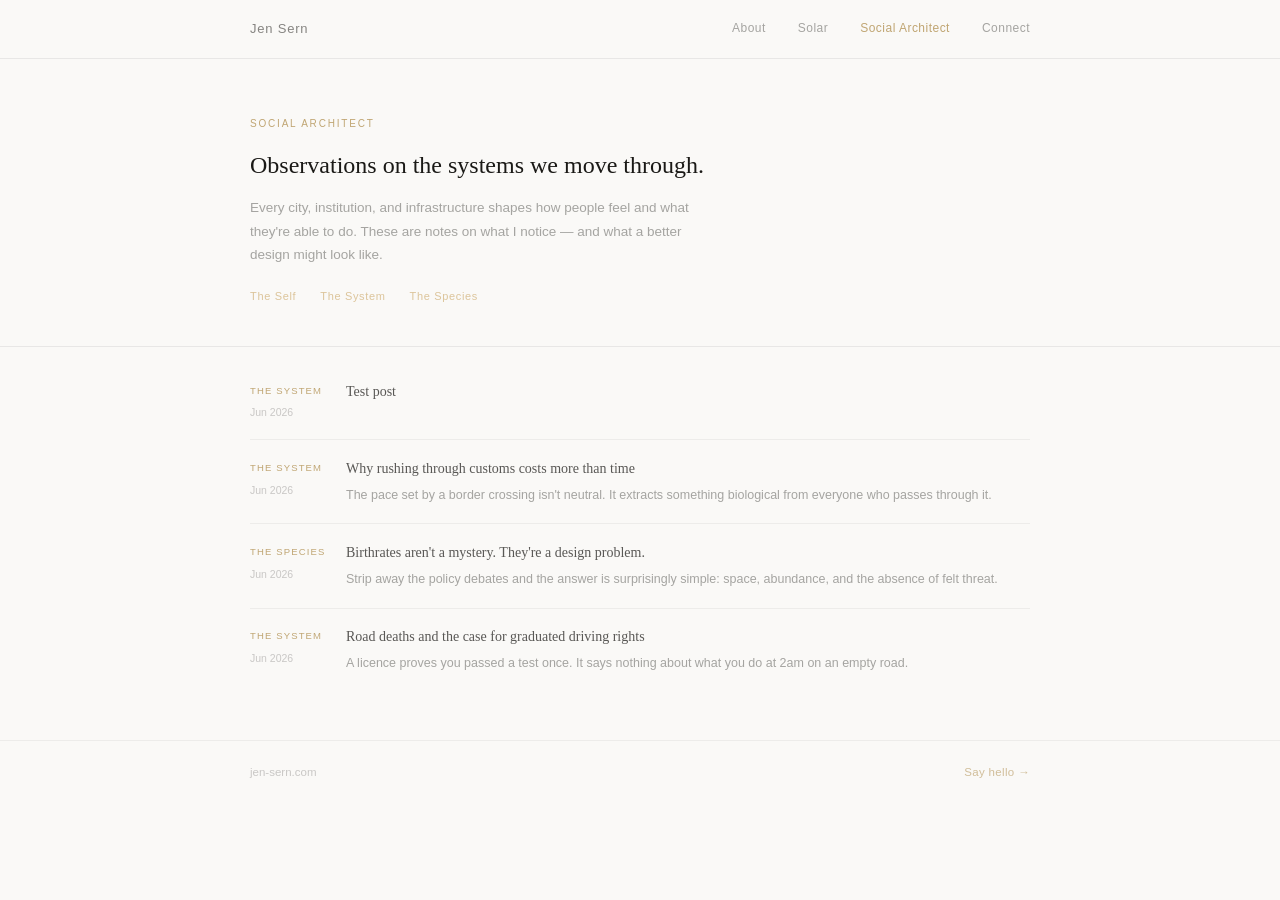
==== social-architect/index.html @ d1c93b13 "Add test-post to Social Architect listing" ====
<!DOCTYPE html>
<html lang="en">
<head>
  <meta charset="UTF-8">
  <meta name="viewport" content="width=device-width, initial-scale=1.0">
  <title>Social Architect — Jen Sern</title>
  <meta name="description" content="Observations on the systems we move through every day — and what they quietly do to us. Notes on cities, infrastructure, and human flourishing.">
  <link rel="canonical" href="https://jen-sern.com/social-architect/">
  <link rel="stylesheet" href="../css/style.css">
</head>
<body>

  <nav>
    <div class="container">
      <a href="../index.html" class="nav-name">Jen Sern</a>
      <div class="nav-links">
        <a href="../about.html">About</a>
        <a href="../solar/">Solar</a>
        <a href="../social-architect/" class="active">Social Architect</a>
        <a href="../about.html#connect">Connect</a>
      </div>
    </div>
  </nav>

  <main>

    <div class="listing-header">
      <div class="container">
        <div class="section-label" style="margin-bottom: 0.75rem;">Social Architect</div>
        <h1>Observations on the systems we move through.</h1>
        <p>Every city, institution, and infrastructure shapes how people feel and what they're able to do. These are notes on what I notice — and what a better design might look like.</p>
        <div style="margin-top: 1.25rem; display: flex; gap: 1.5rem; font-size: 11px; color: rgba(184,134,42,0.45); letter-spacing: 0.06em;">
          <span>The Self</span>
          <span>The System</span>
          <span>The Species</span>
        </div>
      </div>
    </div>

    <div class="listing-posts">
      <div class="container">
        <div class="post-list">

          
          <a href="test-post.html" class="post-item">
            <div class="post-meta">
              <span class="post-tag">The System</span>
              <span class="post-date">Jun 2026</span>
            </div>
            <div>
              <div class="post-title">Test post</div>
              <div class="post-excerpt"></div>
            </div>
          </a>

          <a href="why-rushing-through-customs-costs-more-than-time.html" class="post-item">
            <div class="post-meta">
              <span class="post-tag">The System</span>
              <span class="post-date">Jun 2026</span>
            </div>
            <div>
              <div class="post-title">Why rushing through customs costs more than time</div>
              <div class="post-excerpt">The pace set by a border crossing isn't neutral. It extracts something biological from everyone who passes through it.</div>
            </div>
          </a>

          <a href="birthrates-are-not-a-mystery.html" class="post-item">
            <div class="post-meta">
              <span class="post-tag">The Species</span>
              <span class="post-date">Jun 2026</span>
            </div>
            <div>
              <div class="post-title">Birthrates aren't a mystery. They're a design problem.</div>
              <div class="post-excerpt">Strip away the policy debates and the answer is surprisingly simple: space, abundance, and the absence of felt threat.</div>
            </div>
          </a>

          <a href="road-deaths-and-graduated-driving-rights.html" class="post-item">
            <div class="post-meta">
              <span class="post-tag">The System</span>
              <span class="post-date">Jun 2026</span>
            </div>
            <div>
              <div class="post-title">Road deaths and the case for graduated driving rights</div>
              <div class="post-excerpt">A licence proves you passed a test once. It says nothing about what you do at 2am on an empty road.</div>
            </div>
          </a>

        </div>
      </div>
    </div>

  </main>

  <footer>
    <div class="container">
      <span class="footer-left">jen-sern.com</span>
      <a href="../about.html#connect" class="footer-right">Say hello →</a>
    </div>
  </footer>

</body>
</html>
---- css/style.css ----
/* ─────────────────────────────────────────
   jen-sern.com — shared stylesheet
   Warm white base. Quiet, editorial.
───────────────────────────────────────── */

*, *::before, *::after { box-sizing: border-box; margin: 0; padding: 0; }

:root {
  --bg:           #faf9f7;
  --bg-subtle:    #f4f2ee;
  --text:         #1a1916;
  --text-body:    rgba(26,25,22,0.72);
  --text-muted:   rgba(26,25,22,0.52);
  --text-faint:   rgba(26,25,22,0.38);
  --text-ghost:   rgba(26,25,22,0.22);
  --amber:        #9a6e1a;
  --amber-muted:  rgba(154,110,26,0.6);
  --amber-faint:  rgba(154,110,26,0.25);
  --border:       rgba(0,0,0,0.07);
  --border-light: rgba(0,0,0,0.05);
  --serif:        'Georgia', 'Times New Roman', serif;
  --sans:         -apple-system, BlinkMacSystemFont, 'Segoe UI', sans-serif;
  --max-w:        860px;
  --post-max-w:   640px;
}

html { font-size: 16px; }

body {
  background: var(--bg);
  color: var(--text);
  font-family: var(--sans);
  font-size: 15px;
  line-height: 1.75;
  -webkit-font-smoothing: antialiased;
}

a { color: inherit; text-decoration: none; }

/* ── LAYOUT ── */
.container {
  max-width: var(--max-w);
  margin: 0 auto;
  padding: 0 2.5rem;
}

/* ── NAV ── */
nav {
  border-bottom: 0.5px solid var(--border);
  padding: 1.1rem 0;
  background: var(--bg);
}
nav .container {
  display: flex;
  align-items: center;
  justify-content: space-between;
}
.nav-name {
  font-size: 13px;
  letter-spacing: 0.06em;
  color: var(--text-muted);
}
.nav-links {
  display: flex;
  gap: 2rem;
  font-size: 12px;
  color: var(--text-faint);
  letter-spacing: 0.04em;
}
.nav-links a:hover { color: var(--text-muted); }
.nav-links a.active { color: var(--amber-muted); }

/* ── HERO ── */
.hero {
  padding: 4.5rem 0 3.5rem;
  border-bottom: 0.5px solid var(--border);
}
.hero-quote {
  font-family: var(--serif);
  font-size: 1.45rem;
  font-weight: 400;
  font-style: italic;
  color: var(--amber);
  margin-bottom: 1.75rem;
  max-width: 520px;
  line-height: 1.5;
}
.hero-body {
  font-size: 15px;
  line-height: 1.85;
  color: var(--text-body);
  max-width: 500px;
}
.hero-body em {
  color: var(--text);
  font-style: normal;
}
.hero-body a {
  color: var(--amber-muted);
  border-bottom: 0.5px solid var(--amber-faint);
}

/* ── SECTION ── */
.section {
  padding: 2.5rem 0;
  border-bottom: 0.5px solid var(--border);
}
.section-label {
  font-size: 10px;
  letter-spacing: 0.18em;
  text-transform: uppercase;
  color: var(--amber-muted);
  margin-bottom: 0.4rem;
}
.section-desc {
  font-size: 13px;
  color: var(--text-faint);
  line-height: 1.7;
  max-width: 440px;
  margin-bottom: 2rem;
}

/* ── POST LIST ── */
.post-list { display: flex; flex-direction: column; }

.post-item {
  display: grid;
  grid-template-columns: 80px 1fr;
  gap: 1rem;
  padding: 1.1rem 0;
  border-bottom: 0.5px solid var(--border-light);
  align-items: start;
  transition: opacity 0.15s;
}
.post-item:last-child { border-bottom: none; }
.post-item:hover { opacity: 0.75; }

.post-meta { padding-top: 2px; }
.post-tag {
  font-size: 9.5px;
  letter-spacing: 0.12em;
  text-transform: uppercase;
  color: var(--amber-muted);
  display: block;
  margin-bottom: 0.25rem;
}
.post-date {
  font-size: 10.5px;
  color: var(--text-ghost);
  display: block;
}
.post-title {
  font-family: var(--serif);
  font-size: 14px;
  color: var(--text-body);
  line-height: 1.55;
  font-weight: 400;
}
.post-excerpt {
  font-size: 12.5px;
  color: var(--text-faint);
  line-height: 1.65;
  margin-top: 0.35rem;
}
.section-more {
  font-size: 12px;
  color: var(--amber-muted);
  margin-top: 1.5rem;
  letter-spacing: 0.04em;
  display: inline-block;
  opacity: 0.7;
}
.section-more:hover { opacity: 1; }

/* ── SOCIAL ARCHITECT TEASER ── */
.sa-teaser {
  padding: 2.5rem 0;
  border-bottom: 0.5px solid var(--border);
}
.sa-inner {
  border-left: 1.5px solid var(--amber-faint);
  padding-left: 1.35rem;
  max-width: 480px;
}
.sa-eyebrow {
  font-size: 10px;
  letter-spacing: 0.18em;
  text-transform: uppercase;
  color: var(--amber-muted);
  opacity: 0.7;
  margin-bottom: 0.6rem;
}
.sa-headline {
  font-family: var(--serif);
  font-size: 1.15rem;
  font-weight: 400;
  color: var(--text-body);
  line-height: 1.5;
  margin-bottom: 0.75rem;
}
.sa-body {
  font-size: 13px;
  color: var(--text-faint);
  line-height: 1.78;
  margin-bottom: 1rem;
}
.sa-link {
  font-size: 12px;
  color: var(--amber-muted);
  letter-spacing: 0.04em;
  border-bottom: 0.5px solid var(--amber-faint);
  padding-bottom: 1px;
}
.sa-link:hover { color: var(--amber); }

/* ── ABOUT STRIP ── */
.about-grid {
  display: grid;
  grid-template-columns: 1fr 1fr;
  gap: 3rem;
  padding: 2.5rem 0;
}
.about-label {
  font-size: 10px;
  letter-spacing: 0.16em;
  text-transform: uppercase;
  color: var(--text-ghost);
  margin-bottom: 0.75rem;
}
.about-text {
  font-size: 13.5px;
  color: var(--text-muted);
  line-height: 1.8;
}
.about-text em {
  color: var(--text-body);
  font-style: normal;
}

/* ── FOOTER ── */
footer {
  padding: 1.35rem 0;
  border-top: 0.5px solid var(--border-light);
}
footer .container {
  display: flex;
  align-items: center;
  justify-content: space-between;
}
.footer-left {
  font-size: 11.5px;
  color: var(--text-ghost);
}
.footer-right {
  font-size: 11.5px;
  color: var(--amber-muted);
  opacity: 0.7;
  letter-spacing: 0.03em;
}
.footer-right:hover { opacity: 1; }

/* ── POST PAGE ── */
.post-header {
  padding: 3.5rem 0 2.5rem;
  border-bottom: 0.5px solid var(--border);
  max-width: var(--post-max-w);
  margin: 0 auto;
  padding-left: 2.5rem;
  padding-right: 2.5rem;
}
.post-header .post-tag {
  font-size: 10px;
  margin-bottom: 0.85rem;
  display: block;
}
.post-header h1 {
  font-family: var(--serif);
  font-size: 1.7rem;
  font-weight: 400;
  line-height: 1.35;
  color: var(--text);
  margin-bottom: 1rem;
}
.post-header .post-date { font-size: 11.5px; }

.post-body {
  padding: 2.5rem 2.5rem 3rem;
  max-width: var(--post-max-w);
  margin: 0 auto;
  font-family: var(--serif);
  font-size: 15.5px;
  line-height: 1.88;
  color: var(--text-body);
}
.post-body p { margin-bottom: 1.6rem; }
.post-body h2 {
  font-family: var(--serif);
  font-size: 1.1rem;
  font-weight: 400;
  color: var(--text);
  margin: 2.25rem 0 0.85rem;
}
.post-body em { font-style: italic; }
.post-body strong { color: var(--text); font-weight: 600; }
.post-body blockquote {
  border-left: 1.5px solid var(--amber-faint);
  padding-left: 1.35rem;
  color: var(--text-muted);
  font-style: italic;
  margin: 1.75rem 0;
}

.post-footer {
  padding: 1.5rem 2.5rem 3rem;
  border-top: 0.5px solid var(--border);
  display: flex;
  justify-content: space-between;
  font-size: 12.5px;
  color: var(--text-ghost);
  max-width: var(--post-max-w);
  margin: 0 auto;
}
.post-footer a { color: var(--amber-muted); }
.post-footer a:hover { color: var(--amber); }

/* ── LISTING PAGE ── */
.listing-header {
  padding: 3.5rem 0 2.5rem;
  border-bottom: 0.5px solid var(--border);
}
.listing-header h1 {
  font-family: var(--serif);
  font-size: 1.5rem;
  font-weight: 400;
  color: var(--text);
  margin-bottom: 0.6rem;
  margin-top: 0.75rem;
}
.listing-header p {
  font-size: 13.5px;
  color: var(--text-faint);
  max-width: 440px;
  line-height: 1.75;
}
.listing-posts { padding: 1rem 0 3rem; }

/* ── SCALE TAGS (Social Architect) ── */
.scale-tags {
  display: flex;
  gap: 1.5rem;
  margin-top: 1.25rem;
  font-size: 11px;
  color: var(--amber-muted);
  letter-spacing: 0.06em;
  opacity: 0.7;
}

/* ── RESPONSIVE ── */
@media (max-width: 640px) {
  .container { padding: 0 1.25rem; }
  .nav-links { gap: 1.25rem; font-size: 11px; }
  .hero { padding: 2.5rem 0 2rem; }
  .hero-quote { font-size: 1.2rem; }
  .about-grid { grid-template-columns: 1fr; gap: 1.75rem; }
  .post-item { grid-template-columns: 1fr; gap: 0.3rem; }
  .post-meta { display: flex; gap: 1rem; align-items: center; }
  .post-header { padding-left: 1.25rem; padding-right: 1.25rem; }
  .post-body { padding: 2rem 1.25rem 2.5rem; font-size: 15px; }
  .post-footer { padding-left: 1.25rem; padding-right: 1.25rem; }
}
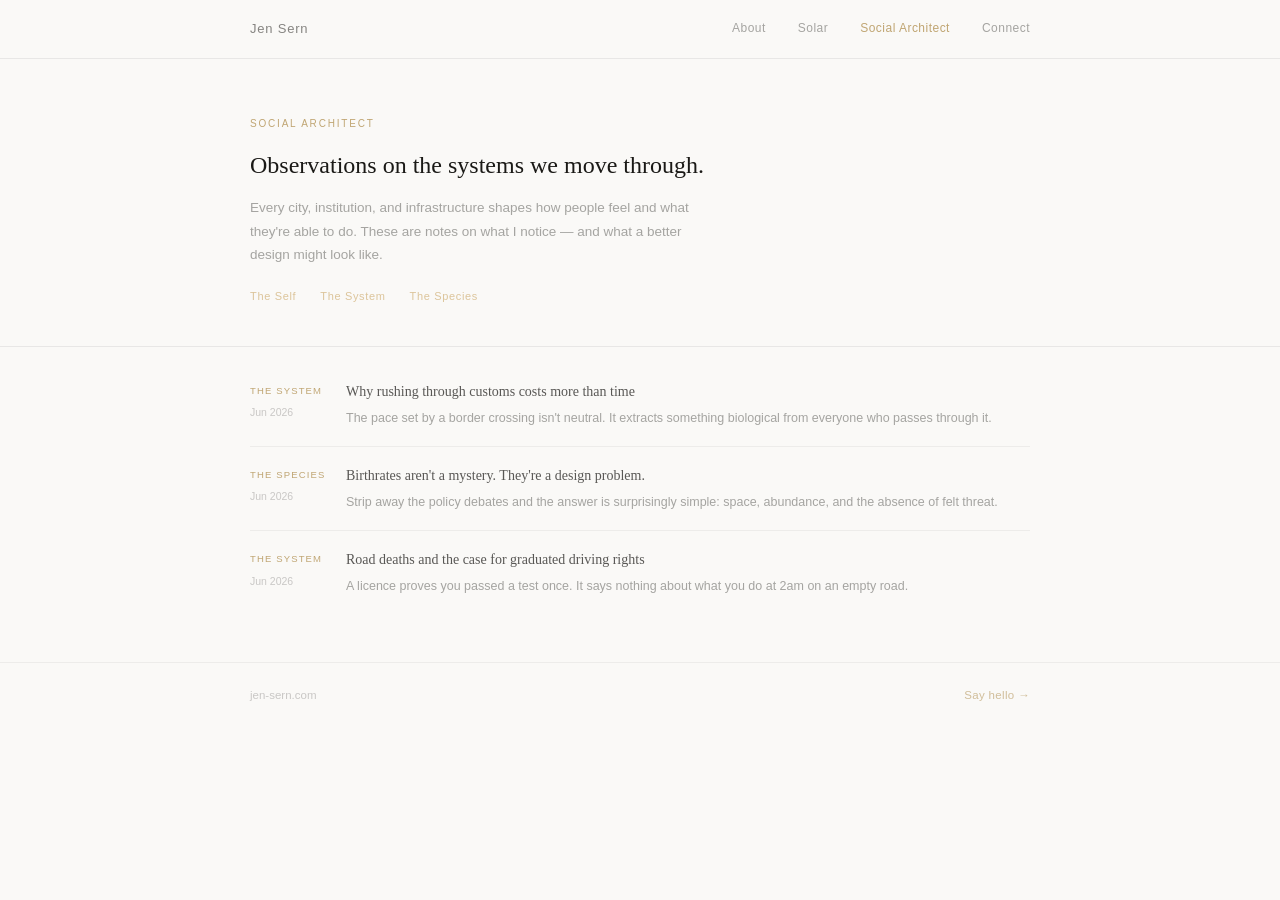
==== commit 5c85c846: "Remove test post from listing" ====
--- a/social-architect/index.html
+++ b/social-architect/index.html
@@ -40,19 +40,6 @@
     <div class="listing-posts">
       <div class="container">
         <div class="post-list">
-
-          
-          <a href="test-post.html" class="post-item">
-            <div class="post-meta">
-              <span class="post-tag">The System</span>
-              <span class="post-date">Jun 2026</span>
-            </div>
-            <div>
-              <div class="post-title">Test post</div>
-              <div class="post-excerpt"></div>
-            </div>
-          </a>
-
           <a href="why-rushing-through-customs-costs-more-than-time.html" class="post-item">
             <div class="post-meta">
               <span class="post-tag">The System</span>
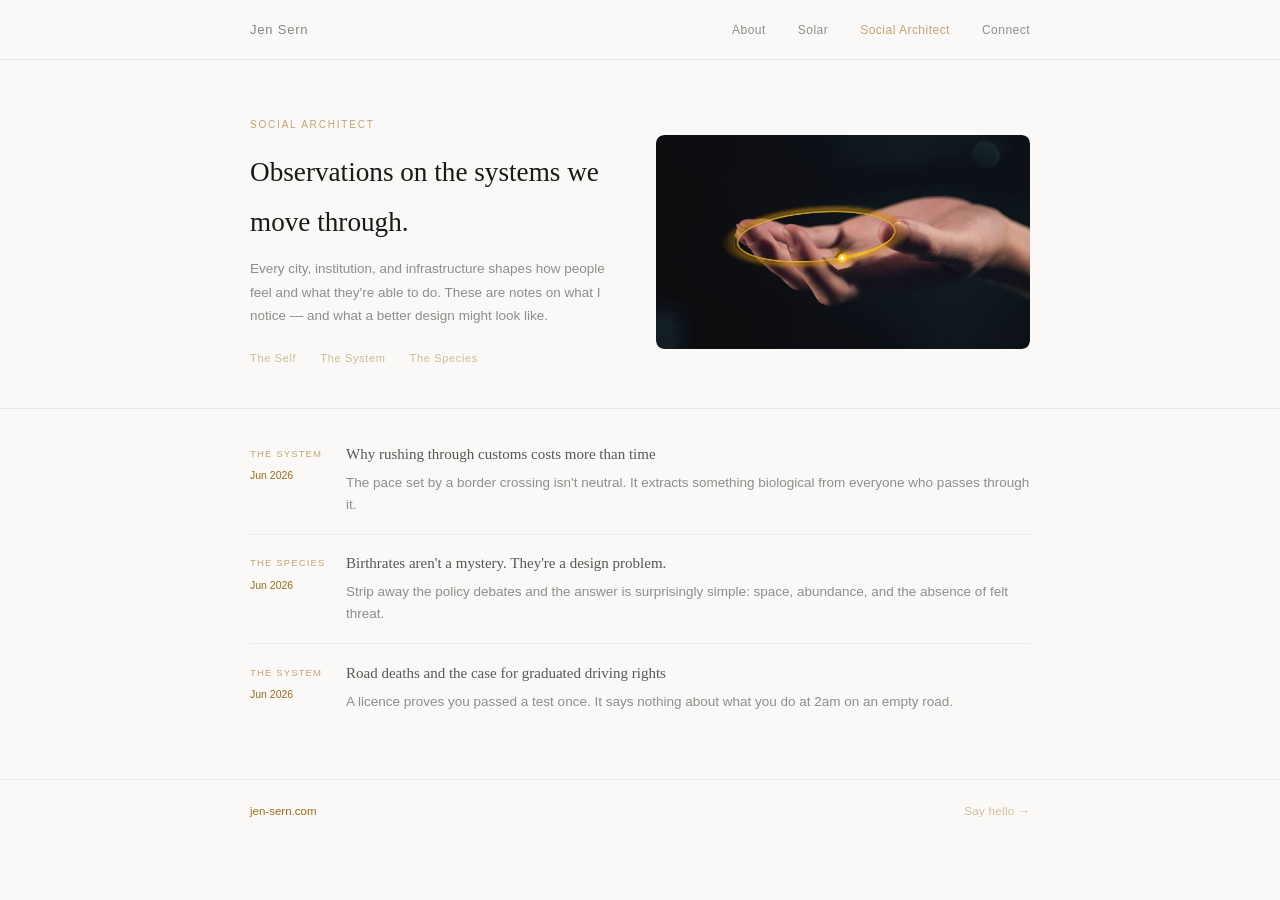
==== commit 546b352e: "Add hand energy ring animation to Social Architect page" ====
--- a/social-architect/index.html
+++ b/social-architect/index.html
@@ -26,16 +26,135 @@
 
     <div class="listing-header">
       <div class="container">
-        <div class="section-label" style="margin-bottom: 0.75rem;">Social Architect</div>
-        <h1>Observations on the systems we move through.</h1>
-        <p>Every city, institution, and infrastructure shapes how people feel and what they're able to do. These are notes on what I notice — and what a better design might look like.</p>
-        <div style="margin-top: 1.25rem; display: flex; gap: 1.5rem; font-size: 11px; color: rgba(184,134,42,0.45); letter-spacing: 0.06em;">
-          <span>The Self</span>
-          <span>The System</span>
-          <span>The Species</span>
+        <div class="sa-hero-layout">
+          <div class="sa-hero-text">
+            <div class="section-label" style="margin-bottom: 0.75rem;">Social Architect</div>
+            <h1>Observations on the systems we move through.</h1>
+            <p>Every city, institution, and infrastructure shapes how people feel and what they're able to do. These are notes on what I notice — and what a better design might look like.</p>
+            <div style="margin-top: 1.25rem; display: flex; gap: 1.5rem; font-size: 11px; color: rgba(154,110,26,0.45); letter-spacing: 0.06em;">
+              <span>The Self</span>
+              <span>The System</span>
+              <span>The Species</span>
+            </div>
+          </div>
+          <div class="sa-hero-visual">
+            <div class="sa-hand-wrap">
+              <img src="[data-uri]" alt="Open palm" class="sa-hand-img">
+              <canvas id="saHandCanvas" width="700" height="400" class="sa-hand-canvas"></canvas>
+            </div>
+          </div>
         </div>
       </div>
     </div>
+
+    <style>
+    .sa-hero-layout {
+      display: grid;
+      grid-template-columns: 1fr 1fr;
+      gap: 2rem;
+      align-items: center;
+    }
+    .sa-hero-text { min-width: 0; }
+    .sa-hero-visual {
+      display: flex;
+      align-items: center;
+      justify-content: center;
+    }
+    .sa-hand-wrap {
+      position: relative;
+      width: 100%;
+      max-width: 420px;
+      border-radius: 8px;
+      overflow: hidden;
+    }
+    .sa-hand-img {
+      width: 100%;
+      height: auto;
+      display: block;
+      border-radius: 8px;
+    }
+    .sa-hand-canvas {
+      position: absolute;
+      top: 0; left: 0;
+      width: 100%; height: 100%;
+      pointer-events: none;
+      border-radius: 8px;
+    }
+    @media (max-width: 640px) {
+      .sa-hero-layout { grid-template-columns: 1fr; }
+      .sa-hero-visual { margin-top: 1rem; }
+    }
+    </style>
+
+    <script>
+    (function(){
+      var canvas = document.getElementById('saHandCanvas');
+      if (!canvas) return;
+      var ctx = canvas.getContext('2d');
+      var RCX=300, RCY=190, RRX=148, RRY=46, TILT=-0.08;
+      var pulseAngle = 0;
+
+      function drawRing() {
+        ctx.save();
+        ctx.translate(RCX, RCY);
+        ctx.rotate(TILT);
+        for (var i=5; i>=1; i--) {
+          ctx.beginPath();
+          ctx.ellipse(0,0,RRX+i*5,RRY+i*2,0,0,Math.PI*2);
+          ctx.strokeStyle='rgba(200,140,20,'+(0.05*(6-i))+')';
+          ctx.lineWidth=8; ctx.stroke();
+        }
+        ctx.beginPath();
+        ctx.ellipse(0,0,RRX,RRY,0,0,Math.PI*2);
+        ctx.strokeStyle='rgba(215,160,25,0.75)';
+        ctx.lineWidth=2.8; ctx.stroke();
+        ctx.beginPath();
+        ctx.ellipse(0,0,RRX-1.5,RRY-0.8,0,0,Math.PI*2);
+        ctx.strokeStyle='rgba(255,220,80,0.40)';
+        ctx.lineWidth=1.2; ctx.stroke();
+        ctx.restore();
+      }
+
+      function getPulsePos(angle) {
+        var ex=RRX*Math.cos(angle), ey=RRY*Math.sin(angle);
+        var c=Math.cos(TILT), s=Math.sin(TILT);
+        return {x:RCX+ex*c-ey*s, y:RCY+ex*s+ey*c};
+      }
+
+      function drawPulse(angle) {
+        var TRAIL=36;
+        for (var i=TRAIL; i>=1; i--) {
+          var tp=getPulsePos(angle-i*0.040);
+          var frac=1-i/TRAIL;
+          ctx.beginPath();
+          ctx.arc(tp.x,tp.y,5*frac,0,Math.PI*2);
+          ctx.fillStyle='rgba(255,'+(Math.round(160+55*frac))+',30,'+(frac*0.55)+')';
+          ctx.fill();
+        }
+        var pos=getPulsePos(angle);
+        var grd=ctx.createRadialGradient(pos.x,pos.y,0,pos.x,pos.y,30);
+        grd.addColorStop(0,'rgba(255,220,80,0.80)');
+        grd.addColorStop(0.35,'rgba(230,165,30,0.40)');
+        grd.addColorStop(0.7,'rgba(200,120,20,0.15)');
+        grd.addColorStop(1,'rgba(200,100,10,0)');
+        ctx.beginPath(); ctx.arc(pos.x,pos.y,30,0,Math.PI*2);
+        ctx.fillStyle=grd; ctx.fill();
+        ctx.beginPath(); ctx.arc(pos.x,pos.y,8,0,Math.PI*2);
+        ctx.fillStyle='#FFCC30'; ctx.fill();
+        ctx.beginPath(); ctx.arc(pos.x,pos.y,3.5,0,Math.PI*2);
+        ctx.fillStyle='#FFFBE8'; ctx.fill();
+      }
+
+      function frame() {
+        requestAnimationFrame(frame);
+        ctx.clearRect(0,0,700,400);
+        pulseAngle+=0.018;
+        drawRing();
+        drawPulse(pulseAngle);
+      }
+      frame();
+    })();
+    </script>
 
     <div class="listing-posts">
       <div class="container">
--- a/css/style.css
+++ b/css/style.css
@@ -11,8 +11,8 @@
   --text:         #1a1916;
   --text-body:    rgba(26,25,22,0.72);
   --text-muted:   rgba(26,25,22,0.52);
-  --text-faint:   rgba(26,25,22,0.38);
-  --text-ghost:   rgba(26,25,22,0.22);
+  --text-faint:   rgba(26,25,22,0.48);
+  --text-ghost:   #9a6e1a;
   --amber:        #9a6e1a;
   --amber-muted:  rgba(154,110,26,0.6);
   --amber-faint:  rgba(154,110,26,0.25);
@@ -30,8 +30,8 @@
   background: var(--bg);
   color: var(--text);
   font-family: var(--sans);
-  font-size: 15px;
-  line-height: 1.75;
+  font-size: 18px;
+  line-height: 1.85;
   -webkit-font-smoothing: antialiased;
 }
 
@@ -77,7 +77,7 @@
 }
 .hero-quote {
   font-family: var(--serif);
-  font-size: 1.45rem;
+  font-size: 1.5rem;
   font-weight: 400;
   font-style: italic;
   color: var(--amber);
@@ -86,7 +86,7 @@
   line-height: 1.5;
 }
 .hero-body {
-  font-size: 15px;
+  font-size: 18px;
   line-height: 1.85;
   color: var(--text-body);
   max-width: 500px;
@@ -113,7 +113,7 @@
   margin-bottom: 0.4rem;
 }
 .section-desc {
-  font-size: 13px;
+  font-size: 15px;
   color: var(--text-faint);
   line-height: 1.7;
   max-width: 440px;
@@ -151,13 +151,13 @@
 }
 .post-title {
   font-family: var(--serif);
-  font-size: 14px;
+  font-size: 15px;
   color: var(--text-body);
   line-height: 1.55;
   font-weight: 400;
 }
 .post-excerpt {
-  font-size: 12.5px;
+  font-size: 13.5px;
   color: var(--text-faint);
   line-height: 1.65;
   margin-top: 0.35rem;
@@ -228,7 +228,7 @@
   margin-bottom: 0.75rem;
 }
 .about-text {
-  font-size: 13.5px;
+  font-size: 15px;
   color: var(--text-muted);
   line-height: 1.8;
 }
@@ -288,7 +288,7 @@
   max-width: var(--post-max-w);
   margin: 0 auto;
   font-family: var(--serif);
-  font-size: 15.5px;
+  font-size: 17px;
   line-height: 1.88;
   color: var(--text-body);
 }
@@ -330,7 +330,7 @@
 }
 .listing-header h1 {
   font-family: var(--serif);
-  font-size: 1.5rem;
+  font-size: 1.7rem;
   font-weight: 400;
   color: var(--text);
   margin-bottom: 0.6rem;
@@ -357,14 +357,101 @@
 
 /* ── RESPONSIVE ── */
 @media (max-width: 640px) {
+  body { font-size: 16px; }
   .container { padding: 0 1.25rem; }
   .nav-links { gap: 1.25rem; font-size: 11px; }
   .hero { padding: 2.5rem 0 2rem; }
-  .hero-quote { font-size: 1.2rem; }
+  .hero-quote { font-size: 1.25rem; }
+  .hero-body { font-size: 16px; }
   .about-grid { grid-template-columns: 1fr; gap: 1.75rem; }
+  .about-text { font-size: 14px; }
   .post-item { grid-template-columns: 1fr; gap: 0.3rem; }
   .post-meta { display: flex; gap: 1rem; align-items: center; }
   .post-header { padding-left: 1.25rem; padding-right: 1.25rem; }
-  .post-body { padding: 2rem 1.25rem 2.5rem; font-size: 15px; }
+  .post-body { padding: 2rem 1.25rem 2.5rem; font-size: 15.5px; }
   .post-footer { padding-left: 1.25rem; padding-right: 1.25rem; }
-}
+  .section-desc { font-size: 14px; }
+  .listing-header h1 { font-size: 1.4rem; }
+}
+
+/* ── REACTION WIDGET ── */
+.post-response {
+  margin-top: 2.5rem;
+  padding-top: 1.75rem;
+  border-top: 0.5px solid var(--border);
+}
+.post-response-label {
+  font-size: 10px;
+  letter-spacing: 0.16em;
+  text-transform: uppercase;
+  color: var(--amber-muted);
+  margin-bottom: 0.85rem;
+}
+.post-response-btns {
+  display: flex;
+  gap: 0.6rem;
+  flex-wrap: wrap;
+  margin-bottom: 1rem;
+  align-items: center;
+}
+.pr-btn {
+  display: flex;
+  align-items: center;
+  gap: 0.45rem;
+  font-size: 12px;
+  padding: 0.45rem 1rem;
+  border-radius: 2px;
+  border: 0.5px solid var(--border);
+  background: transparent;
+  color: var(--text-muted);
+  cursor: pointer;
+  font-family: var(--sans);
+  transition: all 0.15s;
+  line-height: 1;
+}
+.pr-btn:hover { border-color: var(--amber-muted); color: var(--amber); }
+.pr-btn.active { border-color: var(--amber-muted); color: var(--amber); background: rgba(154,110,26,0.06); }
+.pr-count {
+  font-size: 11px;
+  font-weight: 600;
+  min-width: 14px;
+  text-align: center;
+  opacity: 0.8;
+}
+.pr-send-btn {
+  font-size: 12px;
+  padding: 0.5rem 1.25rem;
+  background: var(--amber-muted);
+  border: none;
+  color: var(--bg);
+  border-radius: 2px;
+  cursor: pointer;
+  font-family: var(--sans);
+  font-weight: 600;
+}
+.pr-send-btn:hover { opacity: 0.85; }
+.post-support-form {
+  margin-top: 0.85rem;
+  padding: 1rem;
+  background: var(--bg-subtle);
+  border-radius: 4px;
+  border: 0.5px solid var(--border);
+}
+.post-support-form input,
+.post-support-form textarea {
+  width: 100%;
+  background: var(--bg);
+  border: 0.5px solid var(--border);
+  color: var(--text);
+  font-size: 13.5px;
+  font-family: var(--sans);
+  padding: 0.5rem 0.75rem;
+  border-radius: 3px;
+  margin-bottom: 0.6rem;
+  outline: none;
+  display: block;
+}
+.post-support-form textarea {
+  min-height: 80px;
+  resize: vertical;
+}
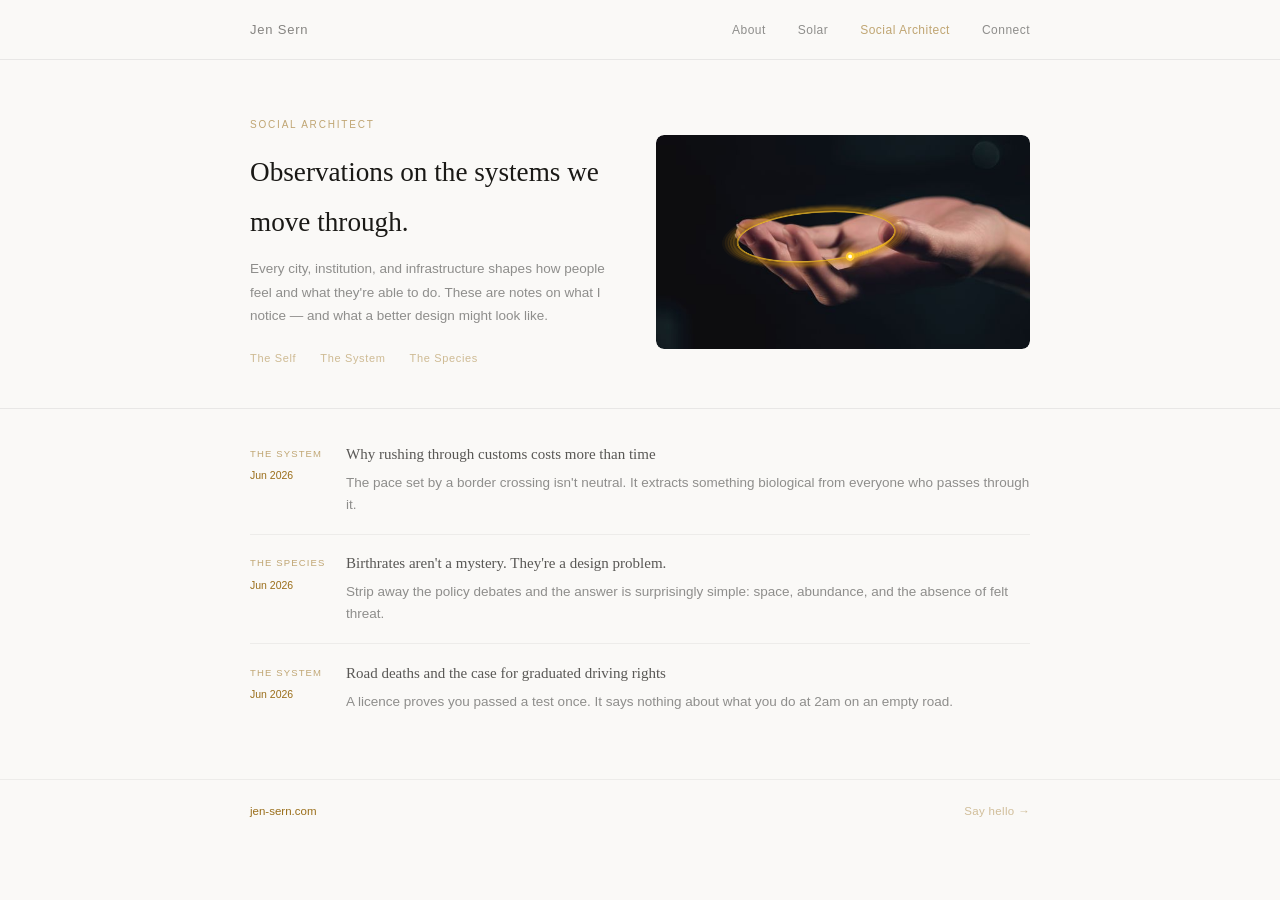
==== commit 33bfb598: "Use hand.jpg file instead of base64 embed" ====
--- a/social-architect/index.html
+++ b/social-architect/index.html
@@ -39,7 +39,7 @@
           </div>
           <div class="sa-hero-visual">
             <div class="sa-hand-wrap">
-              <img src="[data-uri]" alt="Open palm" class="sa-hand-img">
+              <img src="hand.jpg" alt="Open palm" class="sa-hand-img">
               <canvas id="saHandCanvas" width="700" height="400" class="sa-hand-canvas"></canvas>
             </div>
           </div>
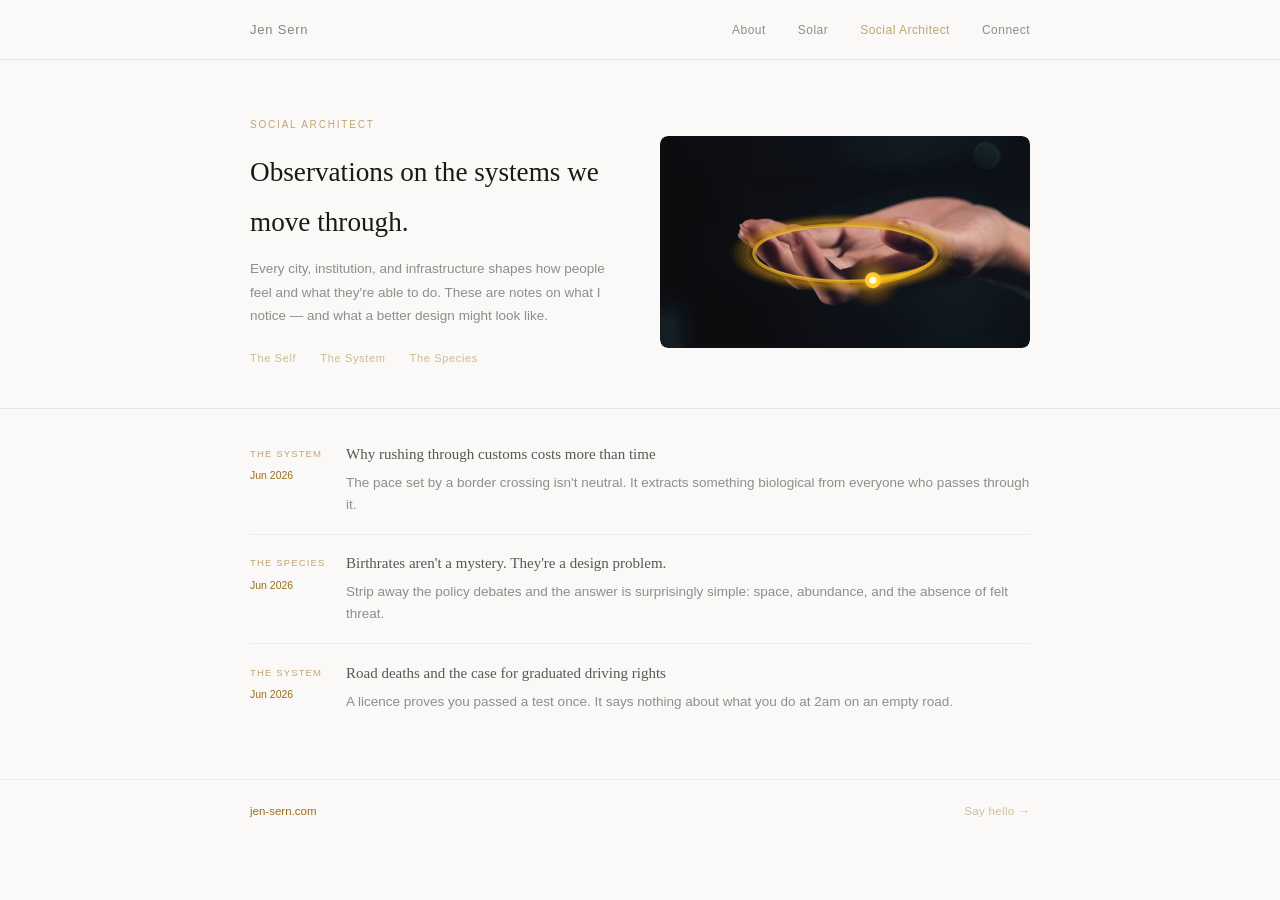
==== commit d440ac20: "Fix hand animation layout and script placement" ====
--- a/social-architect/index.html
+++ b/social-architect/index.html
@@ -7,6 +7,46 @@
   <meta name="description" content="Observations on the systems we move through every day — and what they quietly do to us. Notes on cities, infrastructure, and human flourishing.">
   <link rel="canonical" href="https://jen-sern.com/social-architect/">
   <link rel="stylesheet" href="../css/style.css">
+  <style>
+    .sa-hero-layout {
+      display: grid;
+      grid-template-columns: 1fr 1fr;
+      gap: 2.5rem;
+      align-items: center;
+      width: 100%;
+    }
+    .sa-hero-text { min-width: 0; }
+    .sa-hero-visual {
+      display: flex;
+      align-items: center;
+      justify-content: center;
+    }
+    .sa-hand-wrap {
+      position: relative;
+      width: 100%;
+      max-width: 400px;
+      border-radius: 8px;
+      overflow: hidden;
+      display: block;
+    }
+    .sa-hand-img {
+      width: 100%;
+      height: auto;
+      display: block;
+      border-radius: 8px;
+    }
+    .sa-hand-canvas {
+      position: absolute;
+      top: 0; left: 0;
+      width: 100% !important;
+      height: 100% !important;
+      pointer-events: none;
+    }
+    @media (max-width: 640px) {
+      .sa-hero-layout { grid-template-columns: 1fr; }
+      .sa-hero-visual { margin-top: 1.5rem; }
+    }
+  </style>
 </head>
 <body>
 
@@ -47,116 +87,9 @@
       </div>
     </div>
 
-    <style>
-    .sa-hero-layout {
-      display: grid;
-      grid-template-columns: 1fr 1fr;
-      gap: 2rem;
-      align-items: center;
-    }
-    .sa-hero-text { min-width: 0; }
-    .sa-hero-visual {
-      display: flex;
-      align-items: center;
-      justify-content: center;
-    }
-    .sa-hand-wrap {
-      position: relative;
-      width: 100%;
-      max-width: 420px;
-      border-radius: 8px;
-      overflow: hidden;
-    }
-    .sa-hand-img {
-      width: 100%;
-      height: auto;
-      display: block;
-      border-radius: 8px;
-    }
-    .sa-hand-canvas {
-      position: absolute;
-      top: 0; left: 0;
-      width: 100%; height: 100%;
-      pointer-events: none;
-      border-radius: 8px;
-    }
-    @media (max-width: 640px) {
-      .sa-hero-layout { grid-template-columns: 1fr; }
-      .sa-hero-visual { margin-top: 1rem; }
-    }
-    </style>
-
-    <script>
-    (function(){
-      var canvas = document.getElementById('saHandCanvas');
-      if (!canvas) return;
-      var ctx = canvas.getContext('2d');
-      var RCX=300, RCY=190, RRX=148, RRY=46, TILT=-0.08;
-      var pulseAngle = 0;
-
-      function drawRing() {
-        ctx.save();
-        ctx.translate(RCX, RCY);
-        ctx.rotate(TILT);
-        for (var i=5; i>=1; i--) {
-          ctx.beginPath();
-          ctx.ellipse(0,0,RRX+i*5,RRY+i*2,0,0,Math.PI*2);
-          ctx.strokeStyle='rgba(200,140,20,'+(0.05*(6-i))+')';
-          ctx.lineWidth=8; ctx.stroke();
-        }
-        ctx.beginPath();
-        ctx.ellipse(0,0,RRX,RRY,0,0,Math.PI*2);
-        ctx.strokeStyle='rgba(215,160,25,0.75)';
-        ctx.lineWidth=2.8; ctx.stroke();
-        ctx.beginPath();
-        ctx.ellipse(0,0,RRX-1.5,RRY-0.8,0,0,Math.PI*2);
-        ctx.strokeStyle='rgba(255,220,80,0.40)';
-        ctx.lineWidth=1.2; ctx.stroke();
-        ctx.restore();
-      }
-
-      function getPulsePos(angle) {
-        var ex=RRX*Math.cos(angle), ey=RRY*Math.sin(angle);
-        var c=Math.cos(TILT), s=Math.sin(TILT);
-        return {x:RCX+ex*c-ey*s, y:RCY+ex*s+ey*c};
-      }
-
-      function drawPulse(angle) {
-        var TRAIL=36;
-        for (var i=TRAIL; i>=1; i--) {
-          var tp=getPulsePos(angle-i*0.040);
-          var frac=1-i/TRAIL;
-          ctx.beginPath();
-          ctx.arc(tp.x,tp.y,5*frac,0,Math.PI*2);
-          ctx.fillStyle='rgba(255,'+(Math.round(160+55*frac))+',30,'+(frac*0.55)+')';
-          ctx.fill();
-        }
-        var pos=getPulsePos(angle);
-        var grd=ctx.createRadialGradient(pos.x,pos.y,0,pos.x,pos.y,30);
-        grd.addColorStop(0,'rgba(255,220,80,0.80)');
-        grd.addColorStop(0.35,'rgba(230,165,30,0.40)');
-        grd.addColorStop(0.7,'rgba(200,120,20,0.15)');
-        grd.addColorStop(1,'rgba(200,100,10,0)');
-        ctx.beginPath(); ctx.arc(pos.x,pos.y,30,0,Math.PI*2);
-        ctx.fillStyle=grd; ctx.fill();
-        ctx.beginPath(); ctx.arc(pos.x,pos.y,8,0,Math.PI*2);
-        ctx.fillStyle='#FFCC30'; ctx.fill();
-        ctx.beginPath(); ctx.arc(pos.x,pos.y,3.5,0,Math.PI*2);
-        ctx.fillStyle='#FFFBE8'; ctx.fill();
-      }
-
-      function frame() {
-        requestAnimationFrame(frame);
-        ctx.clearRect(0,0,700,400);
-        pulseAngle+=0.018;
-        drawRing();
-        drawPulse(pulseAngle);
-      }
-      frame();
-    })();
-    </script>
-
-    <div class="listing-posts">
+
+
+<div class="listing-posts">
       <div class="container">
         <div class="post-list">
           <a href="why-rushing-through-customs-costs-more-than-time.html" class="post-item">
@@ -205,5 +138,95 @@
     </div>
   </footer>
 
+  <script>
+  (function(){
+    var canvas = document.getElementById('saHandCanvas');
+    if (!canvas) return;
+    var ctx = canvas.getContext('2d');
+    function setSize(){
+      var wrap = canvas.parentElement;
+      var r = wrap.getBoundingClientRect();
+      canvas.width = r.width;
+      canvas.height = r.height;
+    }
+    setSize();
+    window.addEventListener('resize', setSize);
+
+    var pulseAngle = 0;
+
+    function getRing(){
+      var r = canvas.parentElement.getBoundingClientRect();
+      var scaleX = r.width / 600;
+      var scaleY = r.height / 344;
+      return {
+        cx: 300 * scaleX,
+        cy: 190 * scaleY,
+        rx: 148 * scaleX,
+        ry: 46 * scaleY
+      };
+    }
+
+    function drawRing(ring){
+      ctx.save();
+      ctx.translate(ring.cx, ring.cy);
+      for (var i=5; i>=1; i--){
+        ctx.beginPath();
+        ctx.ellipse(0,0,ring.rx+i*4,ring.ry+i*1.5,0,0,Math.PI*2);
+        ctx.strokeStyle='rgba(200,140,20,'+(0.05*(6-i))+')';
+        ctx.lineWidth=8; ctx.stroke();
+      }
+      ctx.beginPath();
+      ctx.ellipse(0,0,ring.rx,ring.ry,0,0,Math.PI*2);
+      ctx.strokeStyle='rgba(215,160,25,0.80)';
+      ctx.lineWidth=3; ctx.stroke();
+      ctx.beginPath();
+      ctx.ellipse(0,0,ring.rx-2,ring.ry-1,0,0,Math.PI*2);
+      ctx.strokeStyle='rgba(255,220,80,0.45)';
+      ctx.lineWidth=1.2; ctx.stroke();
+      ctx.restore();
+    }
+
+    function getPulsePos(angle, ring){
+      return {
+        x: ring.cx + ring.rx * Math.cos(angle),
+        y: ring.cy + ring.ry * Math.sin(angle)
+      };
+    }
+
+    function drawPulse(angle, ring){
+      var TRAIL=36;
+      for (var i=TRAIL; i>=1; i--){
+        var tp=getPulsePos(angle-i*0.040, ring);
+        var frac=1-i/TRAIL;
+        ctx.beginPath();
+        ctx.arc(tp.x,tp.y,5*frac,0,Math.PI*2);
+        ctx.fillStyle='rgba(255,'+(Math.round(160+55*frac))+',30,'+(frac*0.55)+')';
+        ctx.fill();
+      }
+      var pos=getPulsePos(angle, ring);
+      var grd=ctx.createRadialGradient(pos.x,pos.y,0,pos.x,pos.y,28);
+      grd.addColorStop(0,'rgba(255,220,80,0.85)');
+      grd.addColorStop(0.35,'rgba(230,165,30,0.40)');
+      grd.addColorStop(1,'rgba(200,100,10,0)');
+      ctx.beginPath(); ctx.arc(pos.x,pos.y,28,0,Math.PI*2);
+      ctx.fillStyle=grd; ctx.fill();
+      ctx.beginPath(); ctx.arc(pos.x,pos.y,8,0,Math.PI*2);
+      ctx.fillStyle='#FFCC30'; ctx.fill();
+      ctx.beginPath(); ctx.arc(pos.x,pos.y,3.5,0,Math.PI*2);
+      ctx.fillStyle='#FFFBE8'; ctx.fill();
+    }
+
+    function frame(){
+      requestAnimationFrame(frame);
+      setSize();
+      ctx.clearRect(0,0,canvas.width,canvas.height);
+      var ring = getRing();
+      pulseAngle += 0.018;
+      drawRing(ring);
+      drawPulse(pulseAngle, ring);
+    }
+    frame();
+  })();
+  </script>
 </body>
 </html>
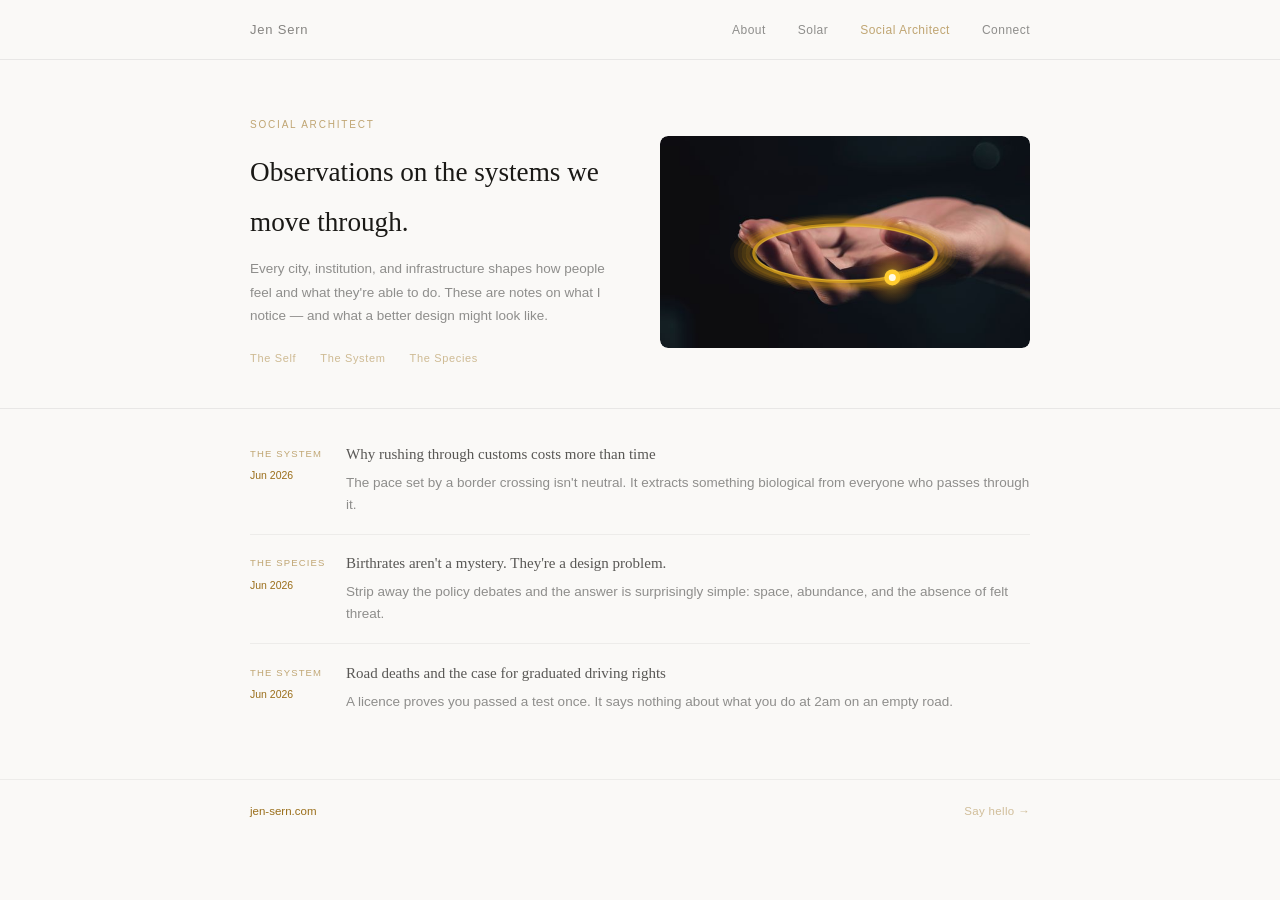
==== commit 5f89410b: "Force redeploy - hand animation" ====
--- a/social-architect/index.html
+++ b/social-architect/index.html
@@ -47,6 +47,7 @@
       .sa-hero-visual { margin-top: 1.5rem; }
     }
   </style>
+<!-- v2 -->
 </head>
 <body>
 
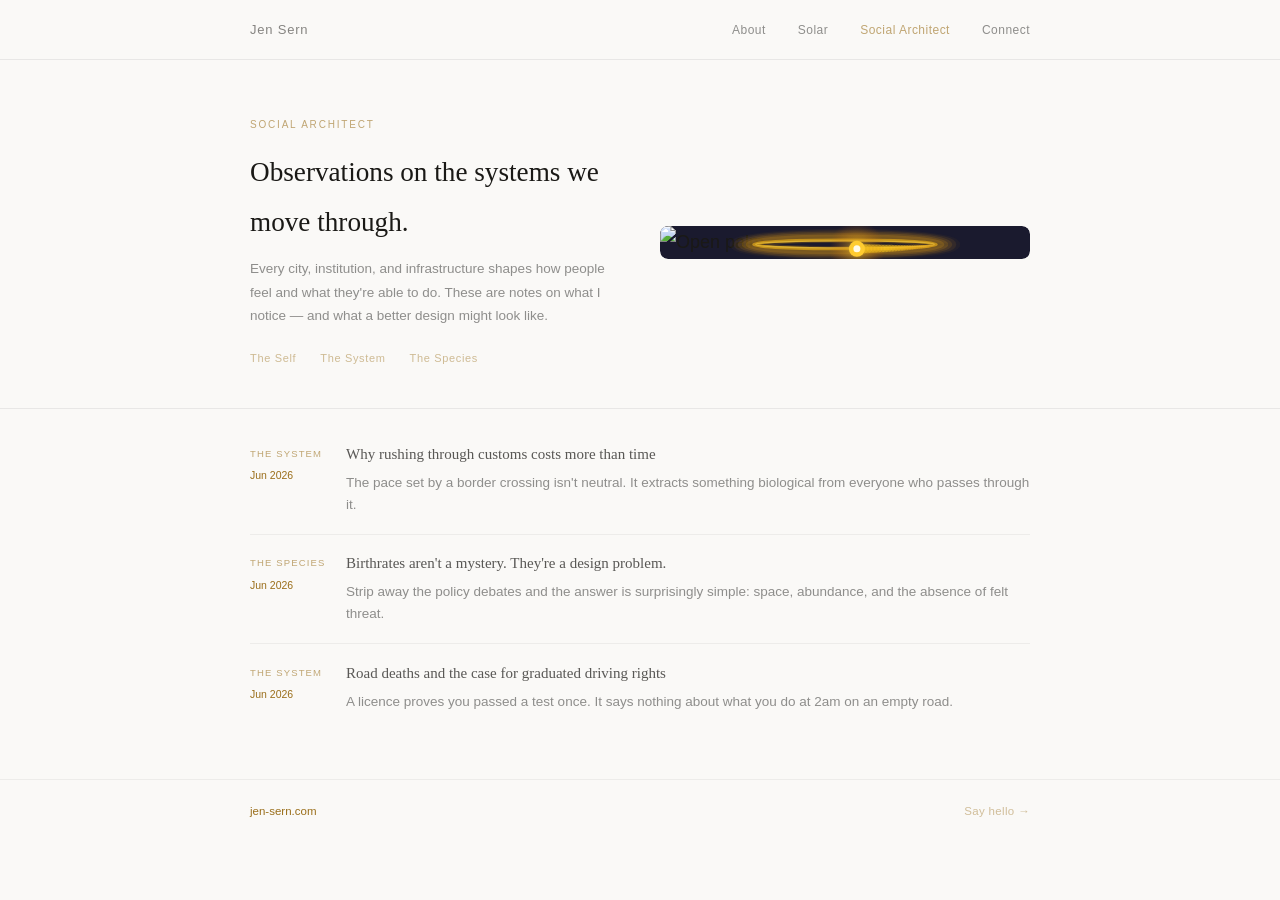
==== commit 687226fc: "Use absolute URL for hand image" ====
--- a/social-architect/index.html
+++ b/social-architect/index.html
@@ -80,7 +80,7 @@
           </div>
           <div class="sa-hero-visual">
             <div class="sa-hand-wrap">
-              <img src="hand.jpg" alt="Open palm" class="sa-hand-img">
+              <img src="https://raw.githubusercontent.com/jensern/jen-sern-website/main/social-architect/hand.jpg" alt="Open palm" class="sa-hand-img" onerror="this.style.background='#1a1a2e'">
               <canvas id="saHandCanvas" width="700" height="400" class="sa-hand-canvas"></canvas>
             </div>
           </div>
--- a/css/style.css
+++ b/css/style.css
@@ -327,6 +327,7 @@
 .listing-header {
   padding: 3.5rem 0 2.5rem;
   border-bottom: 0.5px solid var(--border);
+  overflow: visible;
 }
 .listing-header h1 {
   font-family: var(--serif);
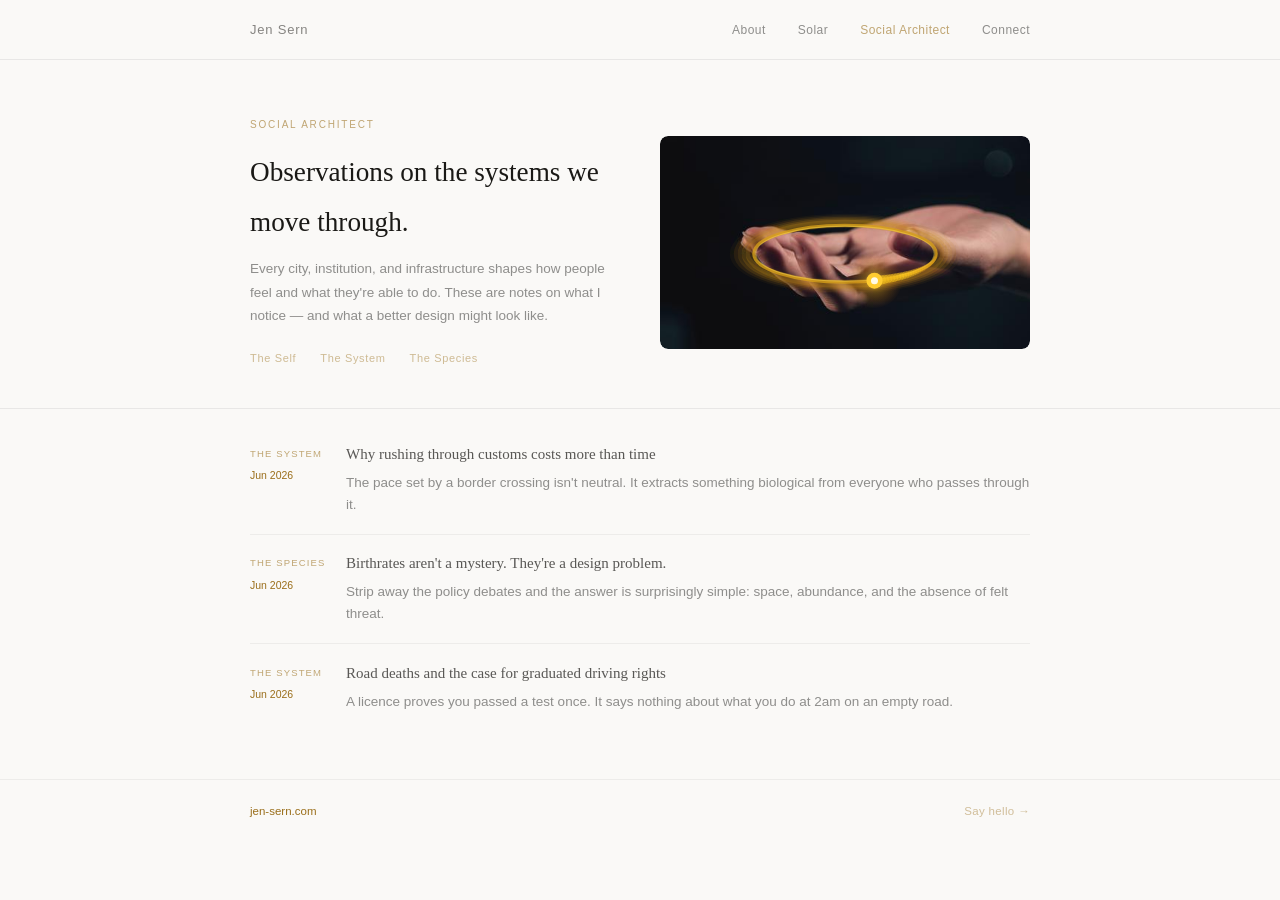
==== commit 6bed54a6: "Embed hand image as base64 background-image to fix display" ====
--- a/social-architect/index.html
+++ b/social-architect/index.html
@@ -31,9 +31,12 @@
     }
     .sa-hand-img {
       width: 100%;
-      height: auto;
+      padding-bottom: 57.6%;
       display: block;
       border-radius: 8px;
+      background-image: url('[data-uri]');
+      background-size: cover;
+      background-position: center;
     }
     .sa-hand-canvas {
       position: absolute;
@@ -80,8 +83,8 @@
           </div>
           <div class="sa-hero-visual">
             <div class="sa-hand-wrap">
-              <img src="https://raw.githubusercontent.com/jensern/jen-sern-website/main/social-architect/hand.jpg" alt="Open palm" class="sa-hand-img" onerror="this.style.background='#1a1a2e'">
-              <canvas id="saHandCanvas" width="700" height="400" class="sa-hand-canvas"></canvas>
+              <div class="sa-hand-img" role="img" aria-label="Open palm"></div>
+              <canvas id="saHandCanvas" class="sa-hand-canvas"></canvas>
             </div>
           </div>
         </div>
